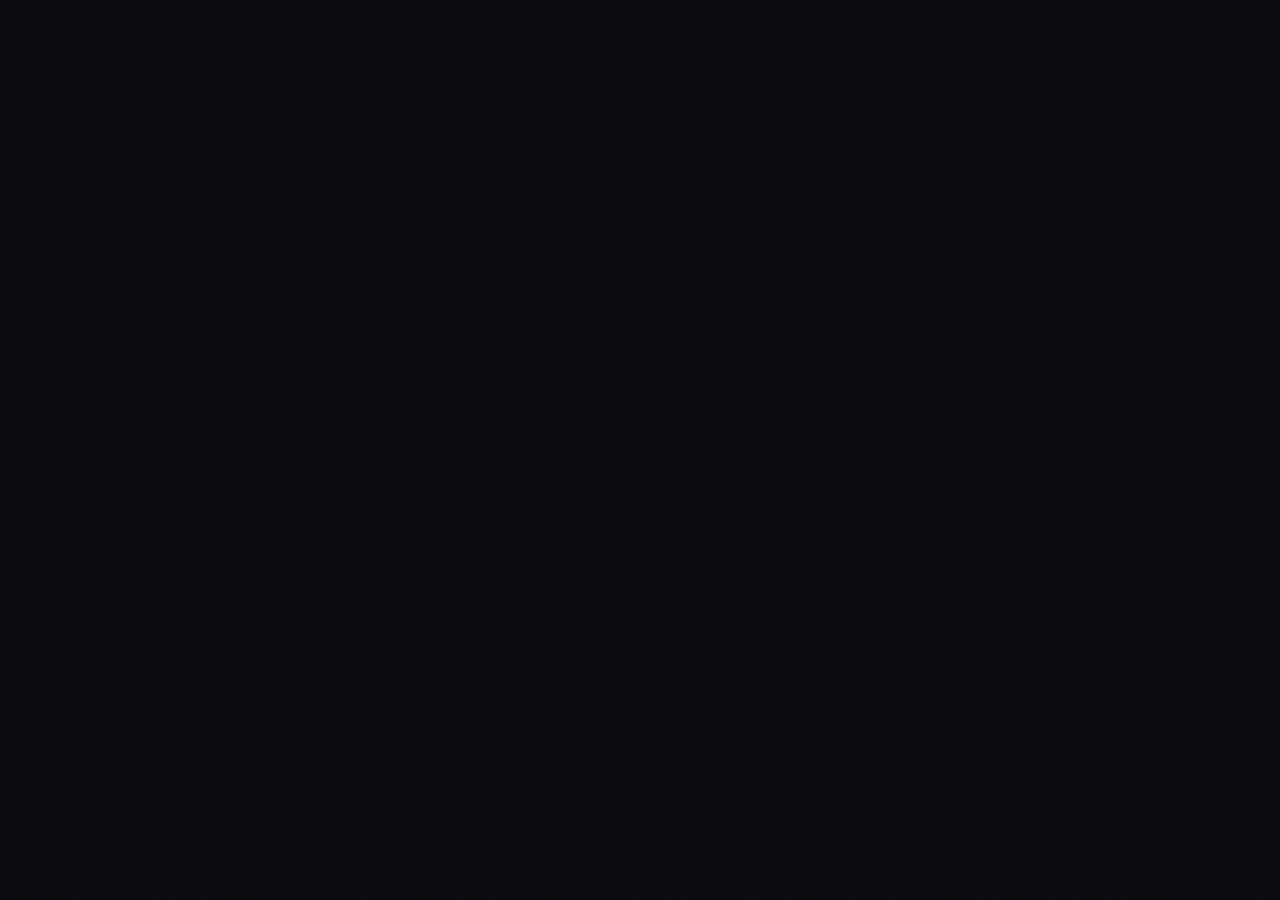
==== templates/index.html @ ffbe7bbe "Build and deploy RedPit starter platform" ====
<!doctype html>
<html lang="en">
<head>
<meta charset="utf-8"><meta name="viewport" content="width=device-width,initial-scale=1">
<meta name="theme-color" content="#0b0b10"><title>RedPit — AI Video Studio</title>
<link rel="preconnect" href="https://fonts.googleapis.com"><link rel="preconnect" href="https://fonts.gstatic.com" crossorigin>
<link href="https://fonts.googleapis.com/css2?family=DM+Sans:wght@400;500;600;700;800&family=Space+Grotesk:wght@500;600;700&display=swap" rel="stylesheet">
<link rel="stylesheet" href="/static/style.css">
</head>
<body>
<div class="noise"></div>
<div id="authView" class="auth-wrap hidden">
  <div class="auth-card">
    <a class="brand" href="#"><span class="brand-mark"><img src="/static/redpit-mark.svg" alt="RedPit logo"></span><span>RED<span class="red">PIT</span></span></a>
    <p class="eyebrow">YOUR CREATIVE ENGINE</p><h1 id="authTitle">Welcome back.</h1>
    <p class="muted" id="authSub">Sign in to continue creating.</p>
    <form id="authForm">
      <label>Email address<input id="authEmail" type="email" placeholder="you@example.com" required></label>
      <label>Password<input id="authPassword" type="password" placeholder="At least 8 characters" minlength="8" required></label>
      <button class="btn primary full" id="authSubmit">Sign in <span>→</span></button>
    </form>
    <p class="auth-switch" id="authSwitch">New to RedPit? <button class="text-btn" id="toggleAuth">Create an account</button></p>
    <p class="tiny muted">Your projects stay on the server you choose.</p>
  </div>
  <div class="auth-art"><div class="orbit orbit-one"></div><div class="orbit orbit-two"></div><div class="big-r">R</div><div class="art-caption">IDEAS INTO<br><span>IMPACT.</span></div></div>
</div>

<div id="appView" class="app-shell hidden">
  <aside class="sidebar">
    <a class="brand side-brand" href="#"><span class="brand-mark"><img src="/static/redpit-mark.svg" alt="RedPit logo"></span><span>RED<span class="red">PIT</span></span></a>
    <div class="workspace"><span class="workspace-dot"></span><span>PERSONAL WORKSPACE</span><span class="chevron">⌄</span></div>
    <div class="nav-label">WORKSPACE</div>
    <button class="nav-item active" data-view="home"><span class="nav-icon">▦</span> Overview</button>
    <button class="nav-item" data-view="projects"><span class="nav-icon">▤</span> My projects</button>
    <button class="nav-item" data-view="studio"><span class="nav-icon">✳</span> Create video</button>
    <div class="nav-label tools-label">TOOLS</div>
    <button class="nav-item" data-view="guide"><span class="nav-icon">⌘</span> Quick guide</button>
    <div class="sidebar-bottom"><div class="plan-card"><div class="plan-icon">✦</div><strong>Your studio. Your rules.</strong><p>Open tools. No paid API keys.</p><span class="plan-tag">SELF-HOSTED</span></div><div class="user-row"><div class="avatar" id="userAvatar">R</div><div class="user-meta"><strong id="userEmail">Creator</strong><span>Free workspace</span></div><button id="logoutBtn" class="icon-btn" title="Sign out">↗</button></div></div>
  </aside>
  <main class="main">
    <header class="topbar"><div class="mobile-brand brand"><span class="brand-mark"><img src="/static/redpit-mark.svg" alt="RedPit logo"></span><span>RED<span class="red">PIT</span></span></div><div class="breadcrumb">Workspace <span>/</span> <b id="crumb">Overview</b></div><div class="top-actions"><span class="status-pill"><i></i> SYSTEM READY</span><button class="btn primary small" id="topCreate">＋ New project</button></div></header>
    <section id="homeView" class="view">
      <div class="hero"><div><p class="eyebrow">SUNDAY, YOUR CREATIVE DAY</p><h1>Make something<br><span>worth watching.</span></h1><p class="hero-copy">Your ideas deserve more than a blank timeline. Turn a thought into a short-form video, one scene at a time.</p><button class="btn primary" id="heroCreate">Create a video <span>↗</span></button></div><div class="hero-visual"><div class="hero-glow"></div><div class="phone"><div class="phone-top"><span>● REC</span><span>00:24</span></div><div class="phone-art"><div class="art-sun"></div><div class="art-mountain"></div><div class="art-copy">THINK<br><b>BEYOND.</b></div></div><div class="phone-controls"><i></i><i></i><i></i><i></i></div></div><div class="floating-chip chip-one">✦ AI SCRIPT</div><div class="floating-chip chip-two">▰ 9:16 VIDEO</div></div></div>
      <div class="section-head"><div><p class="eyebrow">YOUR WORKSPACE</p><h2>Studio overview</h2></div><button class="text-btn" data-goto="projects">View all projects ↗</button></div>
      <div class="stats-grid"><div class="stat-card"><span class="stat-label">TOTAL PROJECTS</span><strong id="statProjects">0</strong><span class="stat-foot">Your creative library</span><span class="stat-symbol">▤</span></div><div class="stat-card"><span class="stat-label">SCENES CREATED</span><strong id="statScenes">0</strong><span class="stat-foot">Across all projects</span><span class="stat-symbol">▧</span></div><div class="stat-card"><span class="stat-label">VIDEO WORKFLOW</span><strong>Ready</strong><span class="stat-foot">Render locally with FFmpeg</span><span class="stat-symbol">▶</span></div></div>
      <div class="section-head recent-head"><div><p class="eyebrow">PICK UP WHERE YOU LEFT OFF</p><h2>Recent projects</h2></div></div><div id="recentProjects" class="project-grid"></div>
    </section>
    <section id="projectsView" class="view hidden"><div class="page-heading"><div><p class="eyebrow">YOUR CREATIVE LIBRARY</p><h1>My projects<span class="red">.</span></h1><p>Every idea, organised in one place.</p></div><button class="btn primary" id="projectsCreate">＋ New project</button></div><div id="allProjects" class="project-grid"></div></section>
    <section id="studioView" class="view hidden"><div class="page-heading"><div><p class="eyebrow">THE CREATION WORKSPACE</p><h1>Video studio<span class="red">.</span></h1><p>Build your next vertical video from the ground up.</p></div></div><div class="studio-start"><div class="studio-start-icon">✳</div><h2>Start with an idea.</h2><p>Create a project, shape your script, add scenes and render your video.</p><button class="btn primary" id="studioCreate">Start a project <span>→</span></button></div></section>
    <section id="guideView" class="view hidden"><div class="page-heading"><div><p class="eyebrow">GETTING STARTED</p><h1>Quick guide<span class="red">.</span></h1><p>A simple workflow for making your first video.</p></div></div><div class="guide-grid"><article class="guide-card"><b>01</b><h3>Create a project</h3><p>Give your video a title and describe the topic you want to cover.</p></article><article class="guide-card"><b>02</b><h3>Draft your script</h3><p>Use the offline script starter, then edit the narration to sound like you.</p></article><article class="guide-card"><b>03</b><h3>Build scenes</h3><p>Split your story into scenes. Upload a visual or let RedPit create a branded title card.</p></article><article class="guide-card"><b>04</b><h3>Add audio</h3><p>Upload a voiceover and optional music track in MP3, WAV, M4A, OGG or AAC.</p></article><article class="guide-card"><b>05</b><h3>Render locally</h3><p>Install FFmpeg on your computer, then render a 1080 × 1920 MP4.</p></article><article class="guide-card"><b>06</b><h3>Download & publish</h3><p>Download the MP4 and upload it to your favourite social platform.</p></article></div><div class="notice"><strong>About the free AI features</strong><p>The built-in script starter works offline using templates. It is not a full AI model. You can later connect a local model such as Ollama, but a 4GB RAM computer may be too limited for reliable model inference. No paid API key is required for the core editor and renderer.</p></div></section>
    <section id="editorView" class="view hidden"><div class="editor-top"><button class="back-btn" id="backProjects">← Projects</button><div><p class="eyebrow">PROJECT WORKSPACE</p><h1 id="editorTitle">Untitled project</h1></div><button class="btn primary small" id="renderBtn">▶ Render video</button></div><div class="editor-layout"><div class="editor-main"><div class="panel"><div class="panel-head"><div><p class="eyebrow">01 / STORY</p><h3>Video script</h3></div><button class="btn subtle small" id="generateScript">✦ Draft script</button></div><label class="field-label">Video topic<input id="topicInput" placeholder="e.g. 5 surprising facts about the human brain"></label><div class="script-controls"><select id="scriptStyle"><option value="educational">Educational</option><option value="story">Storytelling</option><option value="mystery">Mystery</option><option value="motivational">Motivational</option></select><span class="tiny muted">Offline starter · editable</span></div><textarea id="scriptInput" rows="8" placeholder="Your narration will appear here..."></textarea><button class="btn outline small" id="saveScript">Save script</button></div><div class="panel"><div class="panel-head"><div><p class="eyebrow">02 / VISUALS</p><h3>Scenes <span class="count" id="sceneCount">0</span></h3></div><button class="btn outline small" id="addScene">＋ Add scene</button></div><div id="sceneList" class="scene-list"></div></div></div><div class="editor-side"><div class="panel"><p class="eyebrow">03 / SOUND</p><h3>Audio library</h3><div class="upload-box"><div class="upload-icon">♫</div><strong>Voiceover</strong><p>Upload recorded narration</p><label class="upload-btn">Choose audio<input type="file" id="voiceFile" accept="audio/*" hidden></label><small id="voiceName">No voiceover added</small></div><div class="upload-box"><div class="upload-icon">♪</div><strong>Background music</strong><p>Add an optional music track</p><label class="upload-btn">Choose audio<input type="file" id="musicFile" accept="audio/*" hidden></label><small id="musicName">No music added</small></div></div><div class="panel export-panel"><p class="eyebrow">04 / EXPORT</p><h3>Video settings</h3><div class="setting-row"><span>Aspect ratio</span><b>9:16 Vertical</b></div><div class="setting-row"><span>Resolution</span><b>1080 × 1920</b></div><div class="setting-row"><span>Frame rate</span><b>30 FPS</b></div><div class="setting-row"><span>Format</span><b>MP4 · H.264</b></div><button class="btn primary full" id="sideRender">Render my video ↗</button><p class="tiny muted">Requires FFmpeg installed on the host machine.</p></div><div id="renderResult" class="render-result hidden"></div></div></div></section>
    <footer class="footer">REDPIT STUDIO <span>BUILT FOR THE NEXT IDEA.</span><span>v0.1 · SELF-HOSTED</span></footer>
  </main>
</div>
<div id="modal" class="modal hidden"><div class="modal-card"><button class="modal-close" id="modalClose">×</button><p class="eyebrow">NEW CREATION</p><h2>What are we making?</h2><p class="muted">Start with a title and a topic. You can change both later.</p><form id="createForm"><label>Project name<input id="newTitle" required maxlength="100" placeholder="My next big idea"></label><label>What's the video about?<textarea id="newTopic" rows="3" placeholder="A short description of your idea..."></textarea></label><button class="btn primary full">Create project <span>→</span></button></form></div></div>
<div id="toast" class="toast"></div>
<script src="/static/app.js"></script>
</body></html>
---- static/style.css ----
:root{--bg:#0b0b10;--panel:#121219;--panel2:#17171f;--line:#262630;--text:#f5f3f5;--muted:#898894;--red:#f0445e;--red2:#ff6577;--font:'DM Sans',sans-serif;--display:'Space Grotesk',sans-serif}
*{box-sizing:border-box}body{margin:0;background:var(--bg);color:var(--text);font-family:var(--font);font-size:14px;min-height:100vh}.noise{pointer-events:none;position:fixed;inset:0;opacity:.025;z-index:5;background-image:url("data:image/svg+xml,%3Csvg viewBox='0 0 180 180' xmlns='http://www.w3.org/2000/svg'%3E%3Cfilter id='n'%3E%3CfeTurbulence type='fractalNoise' baseFrequency='.9' numOctaves='3' stitchTiles='stitch'/%3E%3C/filter%3E%3Crect width='100%25' height='100%25' filter='url(%23n)' opacity='.5'/%3E%3C/svg%3E")}.hidden{display:none!important}.red{color:var(--red)}button,input,textarea,select{font:inherit}button{cursor:pointer}.brand{display:flex;align-items:center;gap:10px;font:700 19px var(--display);letter-spacing:1.8px;color:white;text-decoration:none}.brand-mark{display:grid;place-items:center;width:34px;height:34px;background:#151018;border:1px solid #612634;border-radius:10px;overflow:hidden;box-shadow:0 5px 22px #f0445e22}.brand-mark img{width:100%;height:100%;display:block}.btn{border:1px solid transparent;border-radius:9px;padding:12px 17px;font-weight:700;display:inline-flex;gap:14px;align-items:center;justify-content:center;transition:.2s}.btn.primary{background:var(--red);color:white;box-shadow:0 6px 22px #f0445e22}.btn.primary:hover{background:#ff5a70;transform:translateY(-1px)}.btn.small{padding:9px 13px;font-size:12px}.btn.full{width:100%}.btn.outline{background:transparent;border-color:#41414b;color:#eee}.btn.outline:hover,.btn.subtle:hover{border-color:var(--red);color:white}.btn.subtle{background:#22222c;color:#eee}.text-btn{border:0;background:none;color:#ff7183;font-weight:700}.muted{color:var(--muted)}.tiny{font-size:11px}.eyebrow{font-size:9px;letter-spacing:2px;color:#a4a1ad;font-weight:800;margin:0 0 10px}.auth-wrap{min-height:100vh;display:grid;grid-template-columns:1fr 1fr}.auth-card{width:min(420px,calc(100% - 48px));margin:auto}.auth-card>.brand{margin-bottom:65px}.auth-card h1,.page-heading h1,.editor-top h1{font:700 42px var(--display);letter-spacing:-2px;margin:0 0 8px}.auth-card form{margin-top:32px}.auth-card label,.modal-card label{display:block;color:#c5c2cb;font-size:12px;margin-bottom:17px}.auth-card input,.modal-card input,.modal-card textarea{margin-top:8px;width:100%;background:#15151d;border:1px solid #30303a;color:white;padding:14px;border-radius:8px;outline:none}.auth-card input:focus,.modal-card input:focus,.modal-card textarea:focus,.field-label input:focus,textarea:focus{border-color:var(--red)}.auth-switch{margin-top:22px;color:#aaa}.auth-switch button{padding:0}.auth-art{position:relative;overflow:hidden;background:radial-gradient(ellipse at 55% 45%,#501b2b 0,#201019 38%,#0e0d13 74%);display:grid;place-items:center}.big-r{font:700 min(40vw,420px)/1 var(--display);color:#f0445e;opacity:.17;text-shadow:0 0 100px #f0445e;transform:rotate(-12deg)}.orbit{position:absolute;width:500px;height:500px;border:1px solid #ff637522;border-radius:50%;transform:rotate(-30deg) scaleY(.5)}.orbit-two{width:680px;height:680px}.art-caption{position:absolute;left:13%;bottom:15%;font:700 40px var(--display);letter-spacing:-2px}.art-caption span{color:var(--red)}.app-shell{min-height:100vh}.sidebar{position:fixed;left:0;top:0;bottom:0;width:245px;background:#0e0e14;border-right:1px solid #22222b;padding:25px 16px;display:flex;flex-direction:column;z-index:10}.side-brand{padding:0 10px 32px}.workspace{display:flex;align-items:center;gap:9px;background:#17171f;border:1px solid #282832;border-radius:8px;padding:11px;font-size:9px;font-weight:800;letter-spacing:.8px;color:#c5c2cb}.workspace-dot{width:7px;height:7px;background:#65d6a0;border-radius:50%;box-shadow:0 0 9px #65d6a0}.chevron{margin-left:auto;color:#777}.nav-label{font-size:9px;letter-spacing:1.7px;color:#666572;font-weight:800;margin:32px 10px 10px}.nav-item{border:0;background:transparent;color:#92909b;padding:12px 11px;border-radius:8px;text-align:left;display:flex;align-items:center;gap:12px;font-size:12px;margin:2px 0}.nav-item:hover,.nav-item.active{background:#21151b;color:#fff}.nav-item.active{box-shadow:inset 2px 0 var(--red)}.nav-item.active .nav-icon{color:var(--red)}.nav-icon{font-size:17px;width:18px;text-align:center}.sidebar-bottom{margin-top:auto}.plan-card{background:linear-gradient(140deg,#27151d,#17151c);border:1px solid #4a252f;border-radius:10px;padding:14px;margin-bottom:18px}.plan-icon{color:#ff7183;font-size:18px;margin-bottom:9px}.plan-card strong{font-size:12px}.plan-card p{font-size:10px;color:#aaa5b0;margin:6px 0 11px}.plan-tag{font-size:8px;letter-spacing:1.3px;color:#ff8c9b;font-weight:800}.user-row{border-top:1px solid #272730;padding:17px 4px 0;display:flex;align-items:center;gap:10px}.avatar{width:30px;height:30px;border-radius:50%;background:#54212d;display:grid;place-items:center;color:#ff9aaa;font-weight:800}.user-meta{display:flex;flex-direction:column;gap:3px;min-width:0}.user-meta strong{font-size:10px;max-width:145px;overflow:hidden;text-overflow:ellipsis}.user-meta span{font-size:9px;color:#777}.icon-btn{margin-left:auto;background:none;border:0;color:#999;font-size:18px}.main{margin-left:245px;min-height:100vh;padding:0 42px;max-width:1700px}.topbar{height:75px;border-bottom:1px solid #22222b;display:flex;align-items:center;justify-content:space-between}.breadcrumb{font-size:11px;color:#777}.breadcrumb span{margin:0 10px;color:#4c4b54}.breadcrumb b{color:#e5e2e8}.top-actions{display:flex;align-items:center;gap:20px}.status-pill{font-size:8px;letter-spacing:1px;color:#a9a6b1}.status-pill i{display:inline-block;width:6px;height:6px;background:#63d39b;border-radius:50%;margin-right:6px}.mobile-brand{display:none}.view{padding:34px 0 20px}.hero{min-height:340px;border:1px solid #3a2029;border-radius:14px;overflow:hidden;position:relative;background:radial-gradient(ellipse at 80% 45%,#491b2b 0,#21121b 34%,#15121a 72%);padding:48px;display:flex;align-items:center}.hero h1{font:700 46px/1.05 var(--display);letter-spacing:-2.7px;margin:0}.hero h1 span{color:#ff6478}.hero-copy{color:#aaa6b2;max-width:420px;line-height:1.7;font-size:12px;margin:17px 0 22px}.hero-visual{position:absolute;right:9%;top:50%;transform:translateY(-50%);width:270px;height:310px}.hero-glow{position:absolute;inset:0;background:#f0445e;filter:blur(100px);opacity:.17}.phone{position:absolute;right:35px;top:0;width:165px;height:300px;border:5px solid #46404a;border-radius:25px;background:#111;box-shadow:0 30px 70px #0009;overflow:hidden;transform:rotate(8deg)}.phone-top{height:25px;display:flex;justify-content:space-between;padding:7px 12px;font-size:7px;color:#ff7485}.phone-art{height:240px;margin:5px;background:linear-gradient(155deg,#6b2738,#211723 60%,#0c1018);position:relative;overflow:hidden}.art-sun{position:absolute;width:65px;height:65px;background:#fa8c7a;border-radius:50%;right:14px;top:32px;filter:blur(1px)}.art-mountain{position:absolute;bottom:0;width:100%;height:120px;background:linear-gradient(140deg,transparent 20%,#10121b 20% 48%,transparent 48%),linear-gradient(35deg,#15121d 45%,transparent 45%);}.art-copy{position:absolute;left:14px;bottom:35px;font:700 24px var(--display);line-height:1.05}.art-copy b{color:#ff8794}.phone-controls{height:20px;display:flex;justify-content:space-around;align-items:center}.phone-controls i{width:9px;height:9px;background:#51434b;border-radius:50%}.floating-chip{position:absolute;background:#211922;border:1px solid #65313e;border-radius:8px;padding:10px 13px;font-size:9px;letter-spacing:.6px;color:#ffd5db;box-shadow:0 8px 25px #0005}.chip-one{top:48px;left:0}.chip-two{bottom:45px;right:0}.section-head{display:flex;align-items:end;justify-content:space-between;margin:37px 0 17px}.section-head h2,.panel h3,.studio-start h2{font:600 21px var(--display);margin:0;letter-spacing:-.6px}.stats-grid{display:grid;grid-template-columns:repeat(3,1fr);gap:14px}.stat-card{position:relative;background:#13131a;border:1px solid #272730;border-radius:10px;padding:20px;overflow:hidden}.stat-label{font-size:8px;letter-spacing:1.5px;color:#85828e;font-weight:800}.stat-card strong{display:block;font:700 28px var(--display);margin:12px 0 3px}.stat-foot{font-size:10px;color:#777580}.stat-symbol{position:absolute;right:20px;top:20px;font-size:25px;color:#f0445e;opacity:.7}.project-grid{display:grid;grid-template-columns:repeat(3,1fr);gap:14px}.project-card{background:#14141b;border:1px solid #292932;border-radius:10px;overflow:hidden;cursor:pointer;transition:.2s}.project-card:hover{transform:translateY(-3px);border-color:#71313e}.project-thumb{height:130px;background:radial-gradient(circle at 75% 25%,#642538,#25141d 55%,#111119);display:flex;align-items:center;justify-content:center;position:relative}.project-thumb span{font:700 58px var(--display);color:#f0445e66}.project-thumb small{position:absolute;bottom:12px;left:14px;color:#ff9aa7;font-size:8px;letter-spacing:1.5px}.project-info{padding:14px}.project-info h3{font:600 14px var(--display);margin:0 0 7px}.project-info p{font-size:10px;color:#85828e;margin:0}.empty-state{grid-column:1/-1;border:1px dashed #383842;border-radius:12px;padding:45px;text-align:center;color:#aaa}.empty-state strong{display:block;color:#eee;font:600 17px var(--display);margin:10px}.page-heading{display:flex;justify-content:space-between;align-items:end;margin:16px 0 30px}.page-heading h1{font-size:39px}.page-heading p:last-child{color:#888;font-size:12px}.studio-start{text-align:center;border:1px dashed #4a3038;border-radius:14px;padding:75px 20px;background:radial-gradient(ellipse at 50% 0,#35172155,transparent 60%)}.studio-start-icon{margin:0 auto 20px;width:55px;height:55px;border-radius:15px;background:#3c1c27;color:#ff7788;display:grid;place-items:center;font-size:25px}.studio-start p{color:#888;font-size:12px;margin:10px 0 22px}.guide-grid{display:grid;grid-template-columns:repeat(3,1fr);gap:14px}.guide-card{background:#14141b;border:1px solid #292932;border-radius:10px;padding:21px}.guide-card>b{font:700 22px var(--display);color:var(--red)}.guide-card h3{font:600 15px var(--display);margin:19px 0 8px}.guide-card p,.notice p{font-size:11px;color:#96939e;line-height:1.7}.notice{margin-top:18px;background:#21181d;border:1px solid #4a2a34;border-radius:10px;padding:18px}.notice strong{font-size:12px}.editor-top{display:flex;align-items:center;gap:20px;margin-bottom:25px}.editor-top>div{flex:1}.editor-top h1{font-size:27px}.back-btn{background:none;border:0;color:#aaa;font-size:11px}.editor-layout{display:grid;grid-template-columns:minmax(0,1.6fr) minmax(260px,.8fr);gap:16px}.editor-main,.editor-side{display:flex;flex-direction:column;gap:15px}.panel{background:#14141b;border:1px solid #292932;border-radius:11px;padding:20px}.panel-head{display:flex;justify-content:space-between;align-items:center;margin-bottom:20px}.panel h3{font-size:17px}.field-label{display:block;color:#aaa;font-size:10px}.field-label input{display:block;width:100%;background:#0f0f15;border:1px solid #30303a;border-radius:7px;padding:12px;color:#fff;margin-top:8px;outline:0}.script-controls{display:flex;align-items:center;justify-content:space-between;margin:12px 0}.script-controls select{background:#20202a;border:1px solid #353540;color:#ddd;border-radius:6px;padding:8px;font-size:10px}#scriptInput{width:100%;resize:vertical;background:#0f0f15;border:1px solid #30303a;color:#e6e3e9;padding:13px;border-radius:7px;line-height:1.7;font-size:12px;outline:0;margin-bottom:10px}.count{font:500 10px var(--font);background:#29232b;color:#ff8494;border-radius:20px;padding:4px 8px;margin-left:6px}.scene-list{display:flex;flex-direction:column;gap:10px}.scene-item{border:1px solid #30303a;border-radius:8px;padding:12px;display:grid;grid-template-columns:36px 1fr auto;gap:10px;align-items:start}.scene-number{width:32px;height:32px;background:#2b1921;color:#ff8292;border-radius:7px;display:grid;place-items:center;font-weight:800;font-size:10px}.scene-fields input,.scene-fields textarea{width:100%;background:#101016;border:1px solid #30303a;color:#eee;padding:9px;border-radius:6px;margin-bottom:7px;font-size:11px;outline:0}.scene-fields textarea{resize:vertical}.scene-actions{display:flex;flex-direction:column;gap:7px}.mini-btn{border:1px solid #393943;background:#20202a;color:#aaa;border-radius:6px;padding:7px;font-size:9px}.mini-btn.danger{color:#ff7e8e}.upload-box{border:1px dashed #3b3b45;border-radius:8px;padding:15px;text-align:center;margin-top:13px}.upload-icon{font-size:19px;color:#ff8292;margin-bottom:5px}.upload-box strong{display:block;font-size:11px}.upload-box p{font-size:9px;color:#85828e;margin:5px 0 10px}.upload-btn{display:inline-block;background:#29202a;border:1px solid #57303b;color:#ff9aa7;border-radius:6px;padding:7px 11px;font-size:9px;font-weight:700;cursor:pointer}.upload-box small{display:block;color:#888;font-size:9px;margin-top:8px;overflow-wrap:anywhere}.setting-row{display:flex;justify-content:space-between;border-bottom:1px solid #292932;padding:12px 0;font-size:10px;color:#888}.setting-row b{color:#ddd;font-weight:600}.export-panel .btn{margin-top:17px}.export-panel .tiny{line-height:1.6}.render-result{background:#17251f;border:1px solid #315b45;border-radius:9px;padding:15px;color:#9ce0b7;font-size:11px}.render-result a{color:#fff;font-weight:800}.footer{border-top:1px solid #22222b;margin-top:45px;padding:18px 0 25px;display:flex;justify-content:space-between;color:#666;font-size:8px;letter-spacing:1.3px}.modal{position:fixed;inset:0;background:#000b;z-index:30;display:grid;place-items:center;padding:20px}.modal-card{width:min(440px,100%);background:#17171f;border:1px solid #39313a;border-radius:14px;padding:27px;position:relative;box-shadow:0 25px 90px #000}.modal-card h2{font:700 25px var(--display);margin:0 0 7px}.modal-card>p.muted{font-size:11px;margin-bottom:25px}.modal-close{position:absolute;right:16px;top:12px;background:none;border:0;color:#aaa;font-size:24px}.modal-card textarea{resize:vertical}.toast{position:fixed;bottom:24px;right:24px;background:#29232b;border:1px solid #66313d;color:#fff;padding:13px 18px;border-radius:8px;z-index:50;font-size:11px;box-shadow:0 8px 35px #0008;opacity:0;transform:translateY(10px);transition:.2s;pointer-events:none}.toast.show{opacity:1;transform:translateY(0)}
@media(max-width:1050px){.main{padding:0 25px}.hero{padding:35px}.hero-visual{right:2%}.project-grid{grid-template-columns:repeat(2,1fr)}.guide-grid{grid-template-columns:repeat(2,1fr)}}
@media(max-width:760px){.sidebar{width:62px;padding:18px 8px}.side-brand{padding:0 7px 30px}.side-brand>span:last-child,.workspace,.nav-label,.nav-item:not(.active),.nav-item{font-size:0;justify-content:center;padding:12px 0}.side-brand .brand-mark{width:36px;height:36px}.nav-item{font-size:0}.nav-icon{font-size:18px}.nav-item.active{font-size:0}.plan-card,.user-meta,.icon-btn{display:none}.user-row{justify-content:center}.main{margin-left:62px;padding:0 17px}.topbar{height:62px}.breadcrumb{display:none}.mobile-brand{display:flex;font-size:15px}.top-actions{gap:8px}.status-pill{display:none}.hero{padding:28px 23px;min-height:390px;align-items:flex-start}.hero h1{font-size:35px}.hero-copy{max-width:280px}.hero-visual{top:auto;bottom:0;right:7%;transform:none;opacity:.65;scale:.72;transform-origin:bottom right}.hero .btn{position:relative;z-index:2}.stats-grid{grid-template-columns:1fr}.stat-card{padding:15px}.stat-card strong{font-size:24px}.project-grid{grid-template-columns:1fr}.project-thumb{height:115px}.section-head{margin-top:28px}.page-heading{align-items:flex-start;gap:10px;flex-direction:column}.page-heading h1{font-size:33px}.guide-grid{grid-template-columns:1fr}.editor-layout{grid-template-columns:1fr}.editor-top{flex-wrap:wrap;gap:10px}.editor-top>div{min-width:130px}.editor-top h1{font-size:21px}.panel{padding:15px}.footer{font-size:7px;gap:10px}.footer span:nth-child(2){display:none}.auth-wrap{grid-template-columns:1fr}.auth-art{display:none}.auth-card>.brand{margin-bottom:55px}.auth-card h1{font-size:36px}}
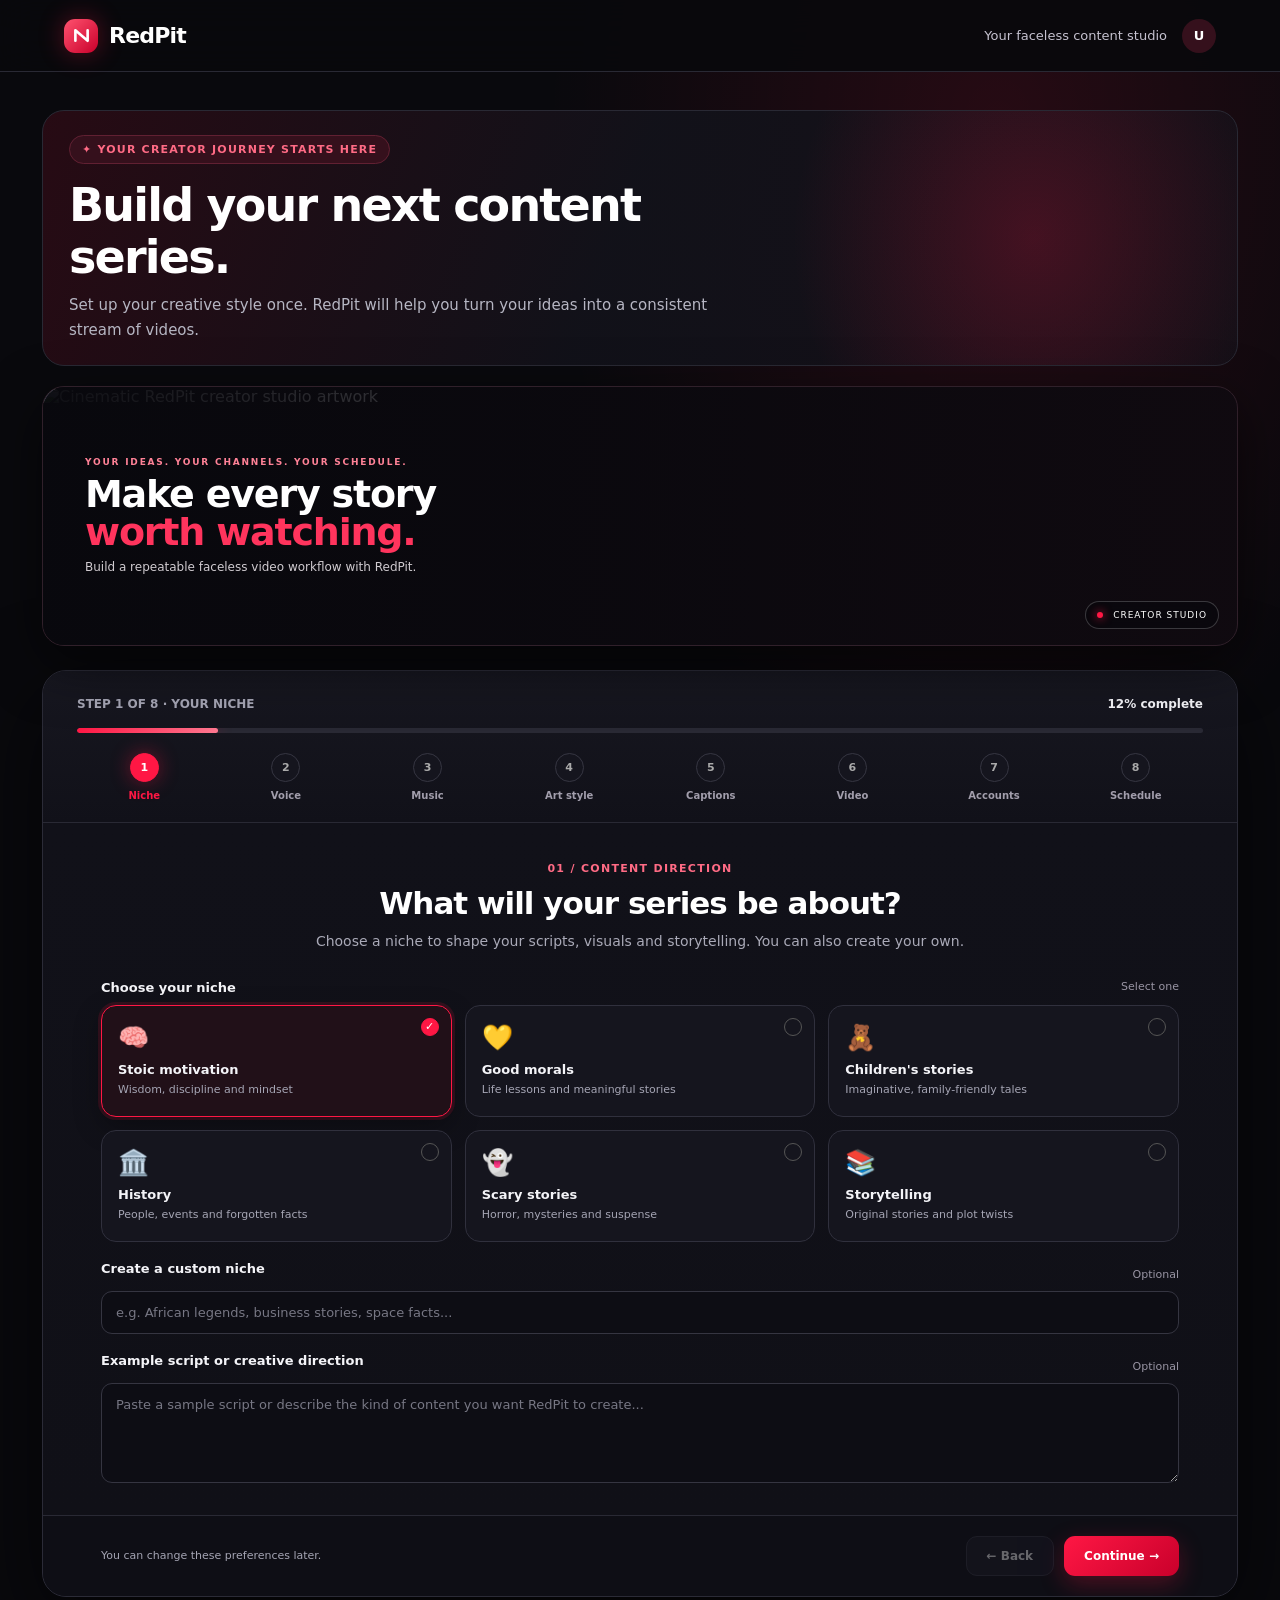
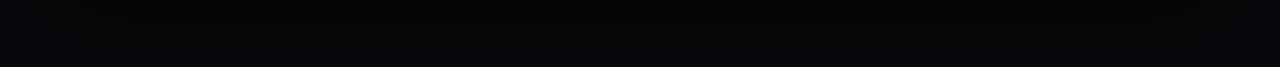
==== commit 130116a3: "Update complete RedPit creator studio" ====
--- a/templates/index.html
+++ b/templates/index.html
@@ -1,59 +1,268 @@
-
-<!doctype html>
+<!DOCTYPE html>
 <html lang="en">
 <head>
-<meta charset="utf-8"><meta name="viewport" content="width=device-width,initial-scale=1">
-<meta name="theme-color" content="#0b0b10"><title>RedPit — AI Video Studio</title>
-<link rel="preconnect" href="https://fonts.googleapis.com"><link rel="preconnect" href="https://fonts.gstatic.com" crossorigin>
-<link href="https://fonts.googleapis.com/css2?family=DM+Sans:wght@400;500;600;700;800&family=Space+Grotesk:wght@500;600;700&display=swap" rel="stylesheet">
-<link rel="stylesheet" href="/static/style.css">
+<meta charset="UTF-8">
+<meta name="viewport" content="width=device-width, initial-scale=1.0">
+<meta name="theme-color" content="#09090d">
+<title>RedPit — Your Faceless Content Studio</title>
+<style>
+:root{--ink:#f4f4f8;--muted:#a5a5b4;--line:#292934;--purple:#ff1744;--purple2:#ff526f;--soft:#211018;--bg:#09090d;--green:#22c55e;--shadow:0 22px 65px rgba(0,0,0,.45)}
+*{box-sizing:border-box}html{scroll-behavior:smooth}body{margin:0;background:var(--bg);color:var(--ink);font-family:Inter,ui-sans-serif,system-ui,-apple-system,"Segoe UI",sans-serif}
+button,input,textarea,select{font:inherit}button{cursor:pointer}
+.topbar{height:72px;background:#09090d;color:#fff;display:flex;align-items:center;justify-content:space-between;padding:0 clamp(18px,5vw,72px);position:sticky;top:0;z-index:20}
+.brand{display:flex;align-items:center;gap:11px;font-weight:850;letter-spacing:-.8px;font-size:22px}.brand-mark{width:34px;height:34px;border-radius:11px;background:linear-gradient(135deg,#ff526f,#c9002b);display:grid;place-items:center;box-shadow:0 6px 18px #ff174466}.brand-mark svg{width:21px}
+.top-right{display:flex;align-items:center;gap:15px;color:#c6c2d0;font-size:13px}.avatar{width:34px;height:34px;border-radius:50%;background:#302842;color:#fff;display:grid;place-items:center;font-weight:700}
+.shell{max-width:1160px;margin:38px auto 70px;padding:0 22px}.intro{text-align:center;margin:0 auto 28px;max-width:760px}.eyebrow{display:inline-flex;align-items:center;gap:7px;color:var(--purple);background:#efe9ff;border-radius:30px;padding:7px 12px;font-size:11px;font-weight:800;letter-spacing:1.2px;text-transform:uppercase}.intro h1{font-size:clamp(28px,4vw,43px);line-height:1.12;letter-spacing:-1.8px;margin:16px 0 10px}.intro p{color:var(--muted);font-size:15px;line-height:1.65;margin:0}
+.wizard{background:#12121a;border:1px solid #eeecf3;border-radius:24px;box-shadow:var(--shadow);overflow:hidden}.progress-wrap{padding:26px 34px 21px;border-bottom:1px solid var(--line);background:linear-gradient(180deg,#fff,#fdfcff)}.progress-top{display:flex;justify-content:space-between;align-items:center;margin-bottom:17px;font-size:12px;color:var(--muted);font-weight:650}.progress-top strong{color:var(--ink)}.progress{height:5px;background:#eeeaf5;border-radius:20px;overflow:hidden}.progress span{display:block;height:100%;width:12.5%;background:linear-gradient(90deg,var(--purple),#b18cff);border-radius:20px;transition:width .25s}
+.steps{display:grid;grid-template-columns:repeat(8,1fr);gap:7px;margin-top:20px}.step-dot{border:0;background:transparent;color:#a29eac;padding:0;display:flex;flex-direction:column;align-items:center;gap:8px;font-size:10px;font-weight:700;min-width:0}.step-dot .num{width:29px;height:29px;border:1px solid #e6e2ed;border-radius:50%;display:grid;place-items:center;background:#12121a;font-size:11px}.step-dot.active{color:var(--purple)}.step-dot.active .num{background:var(--purple);border-color:var(--purple);color:white;box-shadow:0 4px 12px #ff174444}.step-dot.done .num{background:#30121b;border-color:#d9caff;color:var(--purple)}
+.content{padding:34px clamp(20px,5vw,58px) 28px;min-height:510px}.panel{display:none;animation:fade .22s ease}.panel.active{display:block}@keyframes fade{from{opacity:.3;transform:translateY(5px)}to{opacity:1;transform:none}}
+.panel-head{text-align:center;max-width:690px;margin:0 auto 28px}.panel-head .mini{font-size:11px;color:var(--purple);font-weight:850;letter-spacing:1.3px;text-transform:uppercase}.panel-head h2{font-size:clamp(23px,3vw,31px);letter-spacing:-1px;margin:9px 0}.panel-head p{color:var(--muted);font-size:14px;line-height:1.6;margin:0}
+.field-label{display:flex;justify-content:space-between;gap:12px;font-size:13px;font-weight:750;margin:0 0 10px}.hint{color:#9995a4;font-size:11px;font-weight:500}
+.grid{display:grid;grid-template-columns:repeat(3,minmax(0,1fr));gap:13px}.choice{position:relative;text-align:left;border:1px solid var(--line);border-radius:15px;background:#12121a;padding:16px;min-height:112px;transition:.18s;color:var(--ink)}.choice:hover{border-color:#ff526f;transform:translateY(-2px);box-shadow:0 8px 20px #4e2a8910}.choice.selected{border:1.7px solid var(--purple);background:#1b1017;box-shadow:0 0 0 3px #ff174412}.choice .emoji{font-size:25px;display:block;margin-bottom:10px}.choice strong{display:block;font-size:13px}.choice small{display:block;color:var(--muted);font-size:11px;line-height:1.45;margin-top:5px}.check{position:absolute;right:12px;top:12px;width:18px;height:18px;border-radius:50%;border:1px solid #d8d4e0;color:transparent;font-size:11px;display:grid;place-items:center}.selected .check{background:var(--purple);border-color:var(--purple);color:white}
+.input,.select,.textarea{width:100%;border:1px solid #e5e2ec;border-radius:11px;padding:13px 14px;background:#12121a;outline:none;color:var(--ink);font-size:13px}.input:focus,.select:focus,.textarea:focus{border-color:var(--purple);box-shadow:0 0 0 3px #ff174414}.textarea{min-height:100px;resize:vertical}.field{margin-top:19px}.field .hint{display:block;margin-top:7px}
+.two-col{display:grid;grid-template-columns:1fr 1fr;gap:18px}.voice-list{display:grid;grid-template-columns:repeat(2,1fr);gap:11px}.voice{display:flex;align-items:center;gap:12px;border:1px solid var(--line);border-radius:13px;padding:13px;background:#12121a;text-align:left}.voice.selected{border-color:var(--purple);background:#1b1017}.voice-icon{width:38px;height:38px;border-radius:50%;background:#30121b;color:var(--purple);display:grid;place-items:center;font-size:17px}.voice-info{flex:1}.voice-info strong{display:block;font-size:12px}.voice-info small{color:var(--muted);font-size:10px}.play{border:0;background:#28202a;border-radius:50%;width:30px;height:30px;color:var(--purple)}
+.music-row{display:flex;align-items:center;gap:12px;border:1px solid var(--line);padding:13px;border-radius:13px;margin-bottom:10px}.music-art{width:43px;height:43px;border-radius:10px;background:linear-gradient(135deg,#ffd6a7,#f28b9b);display:grid;place-items:center;font-size:19px}.music-row:nth-child(2) .music-art{background:linear-gradient(135deg,#b6e8e0,#6d9fca)}.music-row:nth-child(3) .music-art{background:linear-gradient(135deg,#d8c5ff,#6b4b9c)}.music-meta{flex:1}.music-meta strong{display:block;font-size:12px}.music-meta small{font-size:10px;color:var(--muted)}.music-row input{accent-color:var(--purple)}
+.art-grid{display:grid;grid-template-columns:repeat(3,1fr);gap:13px}.art-choice{border:1px solid var(--line);border-radius:14px;overflow:hidden;background:#12121a;text-align:left;padding:0}.art-choice.selected{border:2px solid var(--purple);box-shadow:0 0 0 3px #ff174412}.art-img{height:116px;display:grid;place-items:center;font-size:43px;background:radial-gradient(circle at 25% 20%,#ffd8c7,#a38ce9 55%,#31204f)}.art-choice:nth-child(2) .art-img{background:linear-gradient(135deg,#a5d7db,#4b7eaa)}.art-choice:nth-child(3) .art-img{background:linear-gradient(135deg,#ffce8d,#ed779b)}.art-choice:nth-child(4) .art-img{background:linear-gradient(135deg,#c7e6bd,#4d8c77)}.art-choice:nth-child(5) .art-img{background:linear-gradient(135deg,#22243e,#7776a9)}.art-choice:nth-child(6) .art-img{background:linear-gradient(135deg,#e9d7bd,#9e7058)}.art-caption{padding:12px;font-size:12px;font-weight:750}
+.caption-grid{display:grid;grid-template-columns:repeat(3,1fr);gap:13px}.caption-choice{border:1px solid var(--line);border-radius:14px;padding:14px;background:#12121a;text-align:left}.caption-choice.selected{border:2px solid var(--purple);background:#1b1017}.caption-preview{height:70px;background:#09090d;border-radius:9px;display:grid;place-items:center;color:white;font-size:12px;font-weight:900;letter-spacing:.3px;text-shadow:1px 2px #000;margin-bottom:10px}.caption-choice:nth-child(2) .caption-preview span{color:#ff4f63}.caption-choice:nth-child(3) .caption-preview span{background:#ffe45b;color:#f4f4f8;padding:3px 5px}.caption-choice strong{font-size:12px}
+.platforms{display:grid;grid-template-columns:repeat(2,1fr);gap:13px}.platform{border:1px solid var(--line);border-radius:14px;padding:17px;display:flex;align-items:center;gap:13px}.platform-icon{width:42px;height:42px;border-radius:12px;background:#f1eff5;display:grid;place-items:center;font-size:21px}.platform-info{flex:1}.platform-info strong{display:block;font-size:13px}.platform-info small{color:var(--muted);font-size:10px}.connect{border:1px solid #ddd8e8;background:#12121a;border-radius:9px;padding:8px 11px;font-size:11px;font-weight:750}.connect.connected{background:#eaf8f3;border-color:#c5ebdd;color:var(--green)}
+.schedule-card{background:#1b1017;border:1px solid #e9e0ff;border-radius:16px;padding:19px}.time-input{font-size:25px;font-weight:800;letter-spacing:-1px;max-width:190px}.days{display:flex;flex-wrap:wrap;gap:8px}.day{border:1px solid var(--line);background:#12121a;border-radius:9px;padding:9px 12px;font-size:11px;font-weight:700}.day.active{background:var(--purple);border-color:var(--purple);color:white}.toggle-row{display:flex;justify-content:space-between;align-items:center;padding:13px 0;border-bottom:1px solid var(--line);font-size:12px}.switch{appearance:none;width:39px;height:22px;background:#d8d5df;border-radius:20px;position:relative;cursor:pointer;transition:.2s}.switch:checked{background:var(--purple)}.switch:before{content:"";position:absolute;width:16px;height:16px;top:3px;left:3px;background:#12121a;border-radius:50%;transition:.2s}.switch:checked:before{left:20px}
+.footer{border-top:1px solid var(--line);padding:20px clamp(20px,5vw,58px);display:flex;align-items:center;justify-content:space-between;gap:14px;background:#101017}.footer-note{font-size:11px;color:var(--muted)}.actions{display:flex;gap:10px}.btn{border:0;border-radius:11px;padding:12px 20px;font-size:12px;font-weight:800}.btn-primary{background:linear-gradient(135deg,var(--purple),#8d56ff);color:#fff;box-shadow:0 7px 18px #ff174435}.btn-primary:hover{filter:brightness(1.06);transform:translateY(-1px)}.btn-secondary{background:#12121a;border:1px solid var(--line);color:#555163}.btn:disabled{opacity:.4;cursor:not-allowed}
+.summary{background:#faf9fc;border:1px solid var(--line);border-radius:14px;padding:17px;font-size:12px;line-height:1.8;color:#625e70}.summary b{color:var(--ink)}
+.toast{position:fixed;bottom:22px;left:50%;transform:translate(-50%,20px);background:#09090d;color:#fff;padding:12px 18px;border-radius:12px;font-size:12px;opacity:0;pointer-events:none;transition:.25s;z-index:40}.toast.show{opacity:1;transform:translate(-50%,0)}
+@media(max-width:760px){.topbar{height:62px;padding:0 17px}.top-right .hide-mobile{display:none}.shell{margin:25px auto 40px;padding:0 12px}.intro{margin-bottom:20px}.wizard{border-radius:18px}.progress-wrap{padding:19px 16px 15px}.steps{gap:2px}.step-dot{font-size:8px}.step-dot .num{width:26px;height:26px}.step-dot .step-name{max-width:42px;white-space:nowrap;overflow:hidden;text-overflow:ellipsis}.content{padding:26px 16px;min-height:520px}.grid,.art-grid,.caption-grid{grid-template-columns:repeat(2,minmax(0,1fr))}.choice{min-height:104px;padding:13px}.art-img{height:95px}.voice-list,.platforms,.two-col{grid-template-columns:1fr}.footer{padding:16px;align-items:stretch;flex-direction:column}.footer-note{text-align:center}.actions{width:100%}.actions .btn{flex:1}.panel-head{margin-bottom:22px}}
+@media(max-width:390px){.step-dot .step-name{display:none}.steps{margin-top:15px}.grid{gap:9px}.choice small{font-size:10px}.content{padding:22px 12px}.brand{font-size:19px}}
+
+/* RedPit signature visual system */
+body{background:radial-gradient(ellipse at 78% 8%,rgba(255,23,68,.12),transparent 32%),#09090d;color:#f4f4f8}
+.topbar{background:rgba(9,9,13,.92);backdrop-filter:blur(18px);border-bottom:1px solid #292934}
+.brand-mark{background:linear-gradient(135deg,#ff526f,#c9002b);box-shadow:0 0 26px #ff174455}
+.shell{max-width:1240px}
+.intro{text-align:left;max-width:100%;padding:24px 26px 22px;border:1px solid #292934;border-radius:22px;background:linear-gradient(110deg,rgba(255,23,68,.12),rgba(18,18,26,.92) 48%,rgba(18,18,26,.7));position:relative;overflow:hidden}
+.intro:after{content:"";position:absolute;right:-5%;top:-65%;width:44%;height:230%;background:radial-gradient(ellipse,rgba(255,23,68,.2),transparent 65%);pointer-events:none;animation:glowPulse 6s ease-in-out infinite}
+.intro h1{max-width:650px;font-size:clamp(29px,4vw,46px);color:#fff}
+.intro p{max-width:650px;color:#b6b6c3}
+.eyebrow{color:#ff6b85;background:#35101c;border:1px solid #612032}
+.wizard{background:#111119;border:1px solid #2b2b37;box-shadow:0 28px 90px #0009}
+.progress-wrap{background:linear-gradient(180deg,#171720,#111119);border-color:#292934}
+.progress{background:#292934}.progress span{background:linear-gradient(90deg,#ff1744,#ff7890);box-shadow:0 0 16px #ff174477}
+.step-dot .num{background:#15151e;border-color:#363642;color:#aaa}
+.step-dot.active .num{background:#ff1744;border-color:#ff1744;box-shadow:0 0 20px #ff174466}
+.step-dot.done .num{background:#35101c;border-color:#692035;color:#ff7890}
+.content{background:linear-gradient(180deg,#111119,#101017)}
+.panel-head h2{color:#fff}.panel-head p{color:#aaaab8}.panel-head .mini{color:#ff6b85}
+.choice,.voice,.music-row,.art-choice,.caption-choice,.platform,.schedule-card{background:#15151e;border-color:#30303d;color:#f4f4f8}
+.choice:hover{border-color:#ff526f;box-shadow:0 10px 28px #ff174414}
+.choice.selected,.voice.selected,.caption-choice.selected,.art-choice.selected{border-color:#ff1744;background:#211018;box-shadow:0 0 0 3px #ff174422,0 10px 28px #0005}
+.choice small,.voice-info small,.music-meta small,.platform-info small{color:#a5a5b4}
+.check{border-color:#555}.selected .check{background:#ff1744;border-color:#ff1744}
+.input,.select,.textarea{background:#0d0d14;border-color:#353541;color:#f4f4f8}
+.input::placeholder,.textarea::placeholder{color:#777784}
+.input:focus,.select:focus,.textarea:focus{border-color:#ff526f;box-shadow:0 0 0 3px #ff174422}
+.voice-icon{background:#35101c;color:#ff7189}
+.play{background:#30121b;color:#ff7189}
+.music-art{filter:saturate(.85)}
+.caption-preview{background:linear-gradient(135deg,#242430,#08080d)}
+.platform-icon{background:#252530}
+.connect{background:#1c1c27;border-color:#3a3a48;color:#f4f4f8}
+.connect.connected{background:#10281f;border-color:#205f43;color:#69e2a2}
+.schedule-card{background:linear-gradient(135deg,#211018,#15151e);border-color:#612032}
+.day{background:#171720;border-color:#363642;color:#ddd}
+.day.active{background:#ff1744;border-color:#ff1744;color:#fff}
+.footer{background:#0e0e15;border-color:#292934}
+.footer-note{color:#a5a5b4}
+.btn-primary{background:linear-gradient(135deg,#ff1744,#c9002b);box-shadow:0 8px 24px #ff174444}
+.btn-secondary{background:#1b1b26;color:#eee;border:1px solid #353541}
+.art-img{filter:saturate(.82) brightness(.82)}
+.art-caption{color:#eee}
+.avatar{background:#35101c;color:#fff}
+@keyframes glowPulse{0%,100%{opacity:.55;transform:scale(.95)}50%{opacity:1;transform:scale(1.08)}}
+@keyframes floatUp{0%,100%{transform:translateY(0)}50%{transform:translateY(-7px)}}
+.wizard{animation:floatUp 9s ease-in-out infinite}
+.choice,.voice,.platform,.art-choice,.caption-choice{transition:transform .22s ease,border-color .22s ease,box-shadow .22s ease}
+.choice:active,.voice:active,.platform:active{transform:scale(.985)}
+@media(prefers-reduced-motion:reduce){*,*:before,*:after{animation:none!important;scroll-behavior:auto!important;transition:none!important}}
+
+
+.hero-strip{height:clamp(150px,25vw,260px);margin:-8px 0 24px;border:1px solid #30202a;border-radius:22px;overflow:hidden;position:relative;background:#100a10;box-shadow:0 18px 55px #0008}
+.hero-strip>img{width:100%;height:100%;object-fit:cover;object-position:center 42%;display:block;opacity:.78;animation:heroDrift 24s ease-in-out infinite alternate}
+.hero-strip:after{content:"";position:absolute;inset:0;background:linear-gradient(90deg,rgba(8,8,13,.96) 0%,rgba(8,8,13,.72) 40%,rgba(8,8,13,.06) 100%)}
+.hero-overlay{position:absolute;z-index:1;left:clamp(18px,4vw,42px);top:50%;transform:translateY(-50%);display:flex;flex-direction:column;gap:8px;max-width:460px}
+.hero-kicker{font-size:9px;letter-spacing:1.8px;color:#ff8297;font-weight:900}
+.hero-overlay strong{font-size:clamp(23px,4vw,38px);line-height:1.02;letter-spacing:-1.2px;color:#fff}
+.hero-overlay strong em{font-style:normal;color:#ff345d}
+.hero-sub{font-size:12px;color:#d0cbd0}
+.hero-live{position:absolute;z-index:2;right:18px;bottom:16px;padding:8px 11px;border:1px solid #ffffff33;border-radius:30px;background:#08080d99;color:#fff;font-size:9px;letter-spacing:1px;backdrop-filter:blur(10px)}
+.hero-live i{display:inline-block;width:6px;height:6px;border-radius:50%;background:#ff1744;margin-right:6px;box-shadow:0 0 10px #ff1744;animation:liveBlink 1.5s infinite}
+@keyframes liveBlink{50%{opacity:.3}}@keyframes heroDrift{from{transform:scale(1)}to{transform:scale(1.07)}}
+@media(max-width:600px){.intro{padding:20px 17px}.hero-strip{height:180px;margin-bottom:16px}.hero-overlay{max-width:75%}.hero-sub{font-size:10px}.hero-live{right:10px;bottom:10px}}
+
+</style>
 </head>
 <body>
-<div class="noise"></div>
-<div id="authView" class="auth-wrap hidden">
-  <div class="auth-card">
-    <a class="brand" href="#"><span class="brand-mark"><img src="/static/redpit-mark.svg" alt="RedPit logo"></span><span>RED<span class="red">PIT</span></span></a>
-    <p class="eyebrow">YOUR CREATIVE ENGINE</p><h1 id="authTitle">Welcome back.</h1>
-    <p class="muted" id="authSub">Sign in to continue creating.</p>
-    <form id="authForm">
-      <label>Email address<input id="authEmail" type="email" placeholder="you@example.com" required></label>
-      <label>Password<input id="authPassword" type="password" placeholder="At least 8 characters" minlength="8" required></label>
-      <button class="btn primary full" id="authSubmit">Sign in <span>→</span></button>
-    </form>
-    <p class="auth-switch" id="authSwitch">New to RedPit? <button class="text-btn" id="toggleAuth">Create an account</button></p>
-    <p class="tiny muted">Your projects stay on the server you choose.</p>
-  </div>
-  <div class="auth-art"><div class="orbit orbit-one"></div><div class="orbit orbit-two"></div><div class="big-r">R</div><div class="art-caption">IDEAS INTO<br><span>IMPACT.</span></div></div>
-</div>
-
-<div id="appView" class="app-shell hidden">
-  <aside class="sidebar">
-    <a class="brand side-brand" href="#"><span class="brand-mark"><img src="/static/redpit-mark.svg" alt="RedPit logo"></span><span>RED<span class="red">PIT</span></span></a>
-    <div class="workspace"><span class="workspace-dot"></span><span>PERSONAL WORKSPACE</span><span class="chevron">⌄</span></div>
-    <div class="nav-label">WORKSPACE</div>
-    <button class="nav-item active" data-view="home"><span class="nav-icon">▦</span> Overview</button>
-    <button class="nav-item" data-view="projects"><span class="nav-icon">▤</span> My projects</button>
-    <button class="nav-item" data-view="studio"><span class="nav-icon">✳</span> Create video</button>
-    <div class="nav-label tools-label">TOOLS</div>
-    <button class="nav-item" data-view="guide"><span class="nav-icon">⌘</span> Quick guide</button>
-    <div class="sidebar-bottom"><div class="plan-card"><div class="plan-icon">✦</div><strong>Your studio. Your rules.</strong><p>Open tools. No paid API keys.</p><span class="plan-tag">SELF-HOSTED</span></div><div class="user-row"><div class="avatar" id="userAvatar">R</div><div class="user-meta"><strong id="userEmail">Creator</strong><span>Free workspace</span></div><button id="logoutBtn" class="icon-btn" title="Sign out">↗</button></div></div>
-  </aside>
-  <main class="main">
-    <header class="topbar"><div class="mobile-brand brand"><span class="brand-mark"><img src="/static/redpit-mark.svg" alt="RedPit logo"></span><span>RED<span class="red">PIT</span></span></div><div class="breadcrumb">Workspace <span>/</span> <b id="crumb">Overview</b></div><div class="top-actions"><span class="status-pill"><i></i> SYSTEM READY</span><button class="btn primary small" id="topCreate">＋ New project</button></div></header>
-    <section id="homeView" class="view">
-      <div class="hero"><div><p class="eyebrow">SUNDAY, YOUR CREATIVE DAY</p><h1>Make something<br><span>worth watching.</span></h1><p class="hero-copy">Your ideas deserve more than a blank timeline. Turn a thought into a short-form video, one scene at a time.</p><button class="btn primary" id="heroCreate">Create a video <span>↗</span></button></div><div class="hero-visual"><div class="hero-glow"></div><div class="phone"><div class="phone-top"><span>● REC</span><span>00:24</span></div><div class="phone-art"><div class="art-sun"></div><div class="art-mountain"></div><div class="art-copy">THINK<br><b>BEYOND.</b></div></div><div class="phone-controls"><i></i><i></i><i></i><i></i></div></div><div class="floating-chip chip-one">✦ AI SCRIPT</div><div class="floating-chip chip-two">▰ 9:16 VIDEO</div></div></div>
-      <div class="section-head"><div><p class="eyebrow">YOUR WORKSPACE</p><h2>Studio overview</h2></div><button class="text-btn" data-goto="projects">View all projects ↗</button></div>
-      <div class="stats-grid"><div class="stat-card"><span class="stat-label">TOTAL PROJECTS</span><strong id="statProjects">0</strong><span class="stat-foot">Your creative library</span><span class="stat-symbol">▤</span></div><div class="stat-card"><span class="stat-label">SCENES CREATED</span><strong id="statScenes">0</strong><span class="stat-foot">Across all projects</span><span class="stat-symbol">▧</span></div><div class="stat-card"><span class="stat-label">VIDEO WORKFLOW</span><strong>Ready</strong><span class="stat-foot">Render locally with FFmpeg</span><span class="stat-symbol">▶</span></div></div>
-      <div class="section-head recent-head"><div><p class="eyebrow">PICK UP WHERE YOU LEFT OFF</p><h2>Recent projects</h2></div></div><div id="recentProjects" class="project-grid"></div>
-    </section>
-    <section id="projectsView" class="view hidden"><div class="page-heading"><div><p class="eyebrow">YOUR CREATIVE LIBRARY</p><h1>My projects<span class="red">.</span></h1><p>Every idea, organised in one place.</p></div><button class="btn primary" id="projectsCreate">＋ New project</button></div><div id="allProjects" class="project-grid"></div></section>
-    <section id="studioView" class="view hidden"><div class="page-heading"><div><p class="eyebrow">THE CREATION WORKSPACE</p><h1>Video studio<span class="red">.</span></h1><p>Build your next vertical video from the ground up.</p></div></div><div class="studio-start"><div class="studio-start-icon">✳</div><h2>Start with an idea.</h2><p>Create a project, shape your script, add scenes and render your video.</p><button class="btn primary" id="studioCreate">Start a project <span>→</span></button></div></section>
-    <section id="guideView" class="view hidden"><div class="page-heading"><div><p class="eyebrow">GETTING STARTED</p><h1>Quick guide<span class="red">.</span></h1><p>A simple workflow for making your first video.</p></div></div><div class="guide-grid"><article class="guide-card"><b>01</b><h3>Create a project</h3><p>Give your video a title and describe the topic you want to cover.</p></article><article class="guide-card"><b>02</b><h3>Draft your script</h3><p>Use the offline script starter, then edit the narration to sound like you.</p></article><article class="guide-card"><b>03</b><h3>Build scenes</h3><p>Split your story into scenes. Upload a visual or let RedPit create a branded title card.</p></article><article class="guide-card"><b>04</b><h3>Add audio</h3><p>Upload a voiceover and optional music track in MP3, WAV, M4A, OGG or AAC.</p></article><article class="guide-card"><b>05</b><h3>Render locally</h3><p>Install FFmpeg on your computer, then render a 1080 × 1920 MP4.</p></article><article class="guide-card"><b>06</b><h3>Download & publish</h3><p>Download the MP4 and upload it to your favourite social platform.</p></article></div><div class="notice"><strong>About the free AI features</strong><p>The built-in script starter works offline using templates. It is not a full AI model. You can later connect a local model such as Ollama, but a 4GB RAM computer may be too limited for reliable model inference. No paid API key is required for the core editor and renderer.</p></div></section>
-    <section id="editorView" class="view hidden"><div class="editor-top"><button class="back-btn" id="backProjects">← Projects</button><div><p class="eyebrow">PROJECT WORKSPACE</p><h1 id="editorTitle">Untitled project</h1></div><button class="btn primary small" id="renderBtn">▶ Render video</button></div><div class="editor-layout"><div class="editor-main"><div class="panel"><div class="panel-head"><div><p class="eyebrow">01 / STORY</p><h3>Video script</h3></div><button class="btn subtle small" id="generateScript">✦ Draft script</button></div><label class="field-label">Video topic<input id="topicInput" placeholder="e.g. 5 surprising facts about the human brain"></label><div class="script-controls"><select id="scriptStyle"><option value="educational">Educational</option><option value="story">Storytelling</option><option value="mystery">Mystery</option><option value="motivational">Motivational</option></select><span class="tiny muted">Offline starter · editable</span></div><textarea id="scriptInput" rows="8" placeholder="Your narration will appear here..."></textarea><button class="btn outline small" id="saveScript">Save script</button></div><div class="panel"><div class="panel-head"><div><p class="eyebrow">02 / VISUALS</p><h3>Scenes <span class="count" id="sceneCount">0</span></h3></div><button class="btn outline small" id="addScene">＋ Add scene</button></div><div id="sceneList" class="scene-list"></div></div></div><div class="editor-side"><div class="panel"><p class="eyebrow">03 / SOUND</p><h3>Audio library</h3><div class="upload-box"><div class="upload-icon">♫</div><strong>Voiceover</strong><p>Upload recorded narration</p><label class="upload-btn">Choose audio<input type="file" id="voiceFile" accept="audio/*" hidden></label><small id="voiceName">No voiceover added</small></div><div class="upload-box"><div class="upload-icon">♪</div><strong>Background music</strong><p>Add an optional music track</p><label class="upload-btn">Choose audio<input type="file" id="musicFile" accept="audio/*" hidden></label><small id="musicName">No music added</small></div></div><div class="panel export-panel"><p class="eyebrow">04 / EXPORT</p><h3>Video settings</h3><div class="setting-row"><span>Aspect ratio</span><b>9:16 Vertical</b></div><div class="setting-row"><span>Resolution</span><b>1080 × 1920</b></div><div class="setting-row"><span>Frame rate</span><b>30 FPS</b></div><div class="setting-row"><span>Format</span><b>MP4 · H.264</b></div><button class="btn primary full" id="sideRender">Render my video ↗</button><p class="tiny muted">Requires FFmpeg installed on the host machine.</p></div><div id="renderResult" class="render-result hidden"></div></div></div></section>
-    <footer class="footer">REDPIT STUDIO <span>BUILT FOR THE NEXT IDEA.</span><span>v0.1 · SELF-HOSTED</span></footer>
-  </main>
-</div>
-<div id="modal" class="modal hidden"><div class="modal-card"><button class="modal-close" id="modalClose">×</button><p class="eyebrow">NEW CREATION</p><h2>What are we making?</h2><p class="muted">Start with a title and a topic. You can change both later.</p><form id="createForm"><label>Project name<input id="newTitle" required maxlength="100" placeholder="My next big idea"></label><label>What's the video about?<textarea id="newTopic" rows="3" placeholder="A short description of your idea..."></textarea></label><button class="btn primary full">Create project <span>→</span></button></form></div></div>
-<div id="toast" class="toast"></div>
-<script src="/static/app.js"></script>
-</body></html>
+<header class="topbar">
+  <div class="brand"><span class="brand-mark"><svg viewBox="0 0 24 24" fill="none"><path d="M5 18V6l14 12V6" stroke="white" stroke-width="3" stroke-linecap="round" stroke-linejoin="round"/></svg></span>RedPit</div>
+  <div class="top-right"><span class="hide-mobile">Your faceless content studio</span><span class="avatar">U</span></div>
+</header>
+<main class="shell">
+  <section class="intro">
+    <span class="eyebrow">✦ YOUR CREATOR JOURNEY STARTS HERE</span>
+    <h1>Build your next content series.</h1>
+    <p>Set up your creative style once. RedPit will help you turn your ideas into a consistent stream of videos.</p>
+  </section>
+
+    <div class="hero-strip" aria-label="RedPit creative studio preview">
+      <img src="{{ url_for('static', filename='redpit-hero.png') }}" alt="Cinematic RedPit creator studio artwork">
+      <div class="hero-overlay">
+        <span class="hero-kicker">YOUR IDEAS. YOUR CHANNELS. YOUR SCHEDULE.</span>
+        <strong>Make every story<br><em>worth watching.</em></strong>
+        <span class="hero-sub">Build a repeatable faceless video workflow with RedPit.</span>
+      </div>
+      <span class="hero-live"><i></i> CREATOR STUDIO</span>
+    </div>
+  <section class="wizard">
+    <div class="progress-wrap">
+      <div class="progress-top"><span id="stepLabel">STEP 1 OF 8 · YOUR NICHE</span><strong id="percent">12% complete</strong></div>
+      <div class="progress"><span id="bar"></span></div>
+      <div class="steps" id="steps">
+        <button class="step-dot active" data-step="0"><span class="num">1</span><span class="step-name">Niche</span></button>
+        <button class="step-dot" data-step="1"><span class="num">2</span><span class="step-name">Voice</span></button>
+        <button class="step-dot" data-step="2"><span class="num">3</span><span class="step-name">Music</span></button>
+        <button class="step-dot" data-step="3"><span class="num">4</span><span class="step-name">Art style</span></button>
+        <button class="step-dot" data-step="4"><span class="num">5</span><span class="step-name">Captions</span></button>
+        <button class="step-dot" data-step="5"><span class="num">6</span><span class="step-name">Video</span></button>
+        <button class="step-dot" data-step="6"><span class="num">7</span><span class="step-name">Accounts</span></button>
+        <button class="step-dot" data-step="7"><span class="num">8</span><span class="step-name">Schedule</span></button>
+      </div>
+    </div>
+    <div class="content">
+      <section class="panel active" data-panel="0">
+        <div class="panel-head"><span class="mini">01 / Content direction</span><h2>What will your series be about?</h2><p>Choose a niche to shape your scripts, visuals and storytelling. You can also create your own.</p></div>
+        <div class="field-label">Choose your niche <span class="hint">Select one</span></div>
+        <div class="grid single">
+          <button class="choice selected"><span class="check">✓</span><span class="emoji">🧠</span><strong>Stoic motivation</strong><small>Wisdom, discipline and mindset</small></button>
+          <button class="choice"><span class="check">✓</span><span class="emoji">💛</span><strong>Good morals</strong><small>Life lessons and meaningful stories</small></button>
+          <button class="choice"><span class="check">✓</span><span class="emoji">🧸</span><strong>Children's stories</strong><small>Imaginative, family-friendly tales</small></button>
+          <button class="choice"><span class="check">✓</span><span class="emoji">🏛️</span><strong>History</strong><small>People, events and forgotten facts</small></button>
+          <button class="choice"><span class="check">✓</span><span class="emoji">👻</span><strong>Scary stories</strong><small>Horror, mysteries and suspense</small></button>
+          <button class="choice"><span class="check">✓</span><span class="emoji">📚</span><strong>Storytelling</strong><small>Original stories and plot twists</small></button>
+        </div>
+        <div class="field"><div class="field-label">Create a custom niche <span class="hint">Optional</span></div><input class="input" id="customNiche" placeholder="e.g. African legends, business stories, space facts..."></div>
+        <div class="field"><div class="field-label">Example script or creative direction <span class="hint">Optional</span></div><textarea class="textarea" placeholder="Paste a sample script or describe the kind of content you want RedPit to create..."></textarea></div>
+      </section>
+      <section class="panel" data-panel="1">
+        <div class="panel-head"><span class="mini">02 / Audio identity</span><h2>Choose your voice.</h2><p>Pick the language, narrator and delivery that fit your audience. Preview controls are included in this visual prototype.</p></div>
+        <div class="two-col">
+          <div><div class="field-label">Language</div><select class="select"><option>English (United States)</option><option>English (United Kingdom)</option><option>English (Nigeria)</option><option>French</option><option>Spanish</option><option>Portuguese</option><option>Hindi</option></select></div>
+          <div><div class="field-label">Voice gender</div><select class="select"><option>Any voice</option><option>Female</option><option>Male</option></select></div>
+        </div>
+        <div class="field-label" style="margin-top:22px">Choose a narrator <span class="hint">Tap to select</span></div>
+        <div class="voice-list">
+          <button class="voice selected"><span class="voice-icon">♀</span><span class="voice-info"><strong>Olivia · Warm storyteller</strong><small>Natural · expressive · female</small></span><span class="play">▶</span></button>
+          <button class="voice"><span class="voice-icon">♂</span><span class="voice-info"><strong>Marcus · Deep narrator</strong><small>Confident · cinematic · male</small></span><span class="play">▶</span></button>
+          <button class="voice"><span class="voice-icon">♀</span><span class="voice-info"><strong>Amara · Bright and clear</strong><small>Friendly · energetic · female</small></span><span class="play">▶</span></button>
+          <button class="voice"><span class="voice-icon">♂</span><span class="voice-info"><strong>James · Calm and steady</strong><small>Relaxed · conversational · male</small></span><span class="play">▶</span></button>
+        </div>
+        <div class="field"><div class="field-label">Speaking style</div><div class="grid">
+          <button class="choice selected"><span class="check">✓</span><span class="emoji">📖</span><strong>Storyteller</strong></button><button class="choice"><span class="check">✓</span><span class="emoji">🎙️</span><strong>Confident</strong></button><button class="choice"><span class="check">✓</span><span class="emoji">⚡</span><strong>Energetic</strong></button>
+        </div></div>
+      </section>
+      <section class="panel" data-panel="2">
+        <div class="panel-head"><span class="mini">03 / Soundtrack</span><h2>Set the mood with music.</h2><p>Choose a background track that supports your story. You can keep videos voice-only or add your own music.</p></div>
+        <div class="field-label">Background music <span class="hint">Choose one track</span></div>
+        <label class="music-row"><span class="music-art">🎹</span><span class="music-meta"><strong>Emotional cinematic</strong><small>Atmospheric · 02:18</small></span><input type="radio" name="music" checked></label>
+        <label class="music-row"><span class="music-art">🌊</span><span class="music-meta"><strong>Peaceful ambient</strong><small>Soft · 03:04</small></span><input type="radio" name="music"></label>
+        <label class="music-row"><span class="music-art">🥁</span><span class="music-meta"><strong>Dark suspense</strong><small>Mysterious · 01:56</small></span><input type="radio" name="music"></label>
+        <label class="music-row"><span class="music-art">🎧</span><span class="music-meta"><strong>No background music</strong><small>Keep the narration clean</small></span><input type="radio" name="music"></label>
+        <div class="field"><div class="field-label">Upload your own track <span class="hint">MP3, WAV</span></div><input class="input" type="file" accept="audio/*"></div>
+      </section>
+      <section class="panel" data-panel="3">
+        <div class="panel-head"><span class="mini">04 / Visual identity</span><h2>Choose your art style.</h2><p>Set the visual direction for the images and scenes in your videos.</p></div>
+        <div class="art-grid">
+          <button class="art-choice selected"><div class="art-img">🎨</div><div class="art-caption">Modern cartoon</div></button>
+          <button class="art-choice"><div class="art-img">🌆</div><div class="art-caption">Cinematic realism</div></button>
+          <button class="art-choice"><div class="art-img">🪄</div><div class="art-caption">Whimsical 3D</div></button>
+          <button class="art-choice"><div class="art-img">🌿</div><div class="art-caption">Storybook</div></button>
+          <button class="art-choice"><div class="art-img">🌌</div><div class="art-caption">Dark fantasy</div></button>
+          <button class="art-choice"><div class="art-img">🖼️</div><div class="art-caption">Classic illustration</div></button>
+        </div>
+        <div class="field"><div class="field-label">Visual detail</div><select class="select"><option>High detail</option><option>Balanced</option><option>Simple and clean</option></select></div>
+      </section>
+      <section class="panel" data-panel="4">
+        <div class="panel-head"><span class="mini">05 / On-screen text</span><h2>Make your captions stand out.</h2><p>Choose a subtitle style that stays readable and matches your content personality.</p></div>
+        <div class="caption-grid">
+          <button class="caption-choice selected"><div class="caption-preview"><span>YOUR STORY BEGINS</span></div><strong>Bold stroke</strong></button>
+          <button class="caption-choice"><div class="caption-preview"><span>YOUR STORY BEGINS</span></div><strong>Red highlight</strong></button>
+          <button class="caption-choice"><div class="caption-preview"><span>YOUR STORY BEGINS</span></div><strong>Karaoke</strong></button>
+          <button class="caption-choice"><div class="caption-preview"><span>YOUR STORY BEGINS</span></div><strong>Sleek</strong></button>
+          <button class="caption-choice"><div class="caption-preview"><span>YOUR STORY BEGINS</span></div><strong>Majestic</strong></button>
+          <button class="caption-choice"><div class="caption-preview"><span>YOUR STORY BEGINS</span></div><strong>Beast</strong></button>
+        </div>
+        <div class="two-col field"><div><div class="field-label">Caption position</div><select class="select"><option>Lower third</option><option>Center</option><option>Upper third</option></select></div><div><div class="field-label">Caption size</div><select class="select"><option>Large</option><option>Medium</option><option>Extra large</option></select></div></div>
+      </section>
+      <section class="panel" data-panel="5">
+        <div class="panel-head"><span class="mini">06 / Video preferences</span><h2>Fine-tune your videos.</h2><p>Choose the format and production preferences for your content series.</p></div>
+        <div class="two-col">
+          <div><div class="field-label">Video format</div><select class="select"><option>Portrait · 9:16 (TikTok / Reels / Shorts)</option><option>Landscape · 16:9</option><option>Square · 1:1</option></select></div>
+          <div><div class="field-label">Video duration</div><select class="select"><option>30–60 seconds</option><option>60–90 seconds</option><option>2–3 minutes</option><option>3–5 minutes</option></select></div>
+          <div><div class="field-label">Scene pace</div><select class="select"><option>Dynamic</option><option>Balanced</option><option>Slow cinematic</option></select></div>
+          <div><div class="field-label">Content rating</div><select class="select"><option>General audience</option><option>Teen audience</option><option>Mature themes</option></select></div>
+        </div>
+        <div class="field">
+          <div class="toggle-row"><span><b>Auto-generate subtitles</b><br><span class="hint">Create captions from narration</span></span><input class="switch" type="checkbox" checked></div>
+          <div class="toggle-row"><span><b>Use monetization-friendly settings</b><br><span class="hint">Avoid avoidable copyright and reuse risks</span></span><input class="switch" type="checkbox" checked></div>
+          <div class="toggle-row"><span><b>Review videos before publishing</b><br><span class="hint">Keep each video pending your approval</span></span><input class="switch" type="checkbox" checked></div>
+        </div>
+      </section>
+      <section class="panel" data-panel="6">
+        <div class="panel-head"><span class="mini">07 / Social channels</span><h2>Where should your videos go?</h2><p>Connect the accounts you own. In the live product, each connection will use the platform's official authorization flow.</p></div>
+        <div class="platforms">
+          <div class="platform"><span class="platform-icon">▶️</span><span class="platform-info"><strong>YouTube</strong><small>Shorts and channel uploads</small></span><button class="connect">Connect</button></div>
+          <div class="platform"><span class="platform-icon">♪</span><span class="platform-info"><strong>TikTok</strong><small>Publish vertical videos</small></span><button class="connect">Connect</button></div>
+          <div class="platform"><span class="platform-icon">◎</span><span class="platform-info"><strong>Instagram</strong><small>Reels publishing</small></span><button class="connect">Connect</button></div>
+          <div class="platform"><span class="platform-icon">f</span><span class="platform-info"><strong>Facebook</strong><small>Pages and video publishing</small></span><button class="connect">Connect</button></div>
+        </div>
+        <div class="field"><div class="summary">🔒 <b>Your accounts stay yours.</b> RedPit will request only the permissions needed to publish on your behalf. This preview does not connect to social networks.</div></div>
+      </section>
+      <section class="panel" data-panel="7">
+        <div class="panel-head"><span class="mini">08 / Series launch</span><h2>Name your series and set your schedule.</h2><p>Choose when RedPit should prepare and publish your content. You can adjust this schedule later.</p></div>
+        <div class="two-col">
+          <div><div class="field-label">Series name</div><input class="input" id="seriesName" value="My first content series" placeholder="e.g. Daily Stoic Wisdom"></div>
+          <div><div class="field-label">Timezone</div><select class="select"><option>Africa/Lagos (WAT, UTC+1)</option><option>UTC</option><option>Europe/London</option><option>America/New_York</option></select></div>
+        </div>
+        <div class="schedule-card field">
+          <div class="field-label">Daily publishing time <span class="hint">Your local time</span></div>
+          <input class="input time-input" type="time" value="20:00">
+          <div class="field-label" style="margin-top:20px">Publishing days</div>
+          <div class="days"><button class="day active">Mon</button><button class="day active">Tue</button><button class="day active">Wed</button><button class="day active">Thu</button><button class="day active">Fri</button><button class="day active">Sat</button><button class="day active">Sun</button></div>
+        </div>
+        <div class="field">
+          <div class="toggle-row"><span><b>Prepare videos ahead of publishing</b><br><span class="hint">Generate content before the scheduled time</span></span><input class="switch" type="checkbox" checked></div>
+          <div class="toggle-row"><span><b>Require my approval</b><br><span class="hint">Review videos before they go live</span></span><input class="switch" type="checkbox" checked></div>
+        </div>
+        <div class="field"><div class="field-label">Your setup summary</div><div class="summary" id="summary">Your series is almost ready. Review your choices and create your series.</div></div>
+      </section>
+    </div>
+    <footer class="footer">
+      <span class="footer-note" id="footerNote">You can change these preferences later.</span>
+      <div class="actions"><button class="btn btn-secondary" id="back" disabled>← Back</button><button class="btn btn-primary" id="next">Continue →</button></div>
+    </footer>
+  </section>
+</main>
+<div class="toast" id="toast"></div>
+<script>
+const panels=[...document.querySelectorAll('.panel')],dots=[...document.querySelectorAll('.step-dot')];
+const names=['YOUR NICHE','YOUR VOICE','BACKGROUND MUSIC','ART STYLE','CAPTION STYLE','VIDEO SETTINGS','SOCIAL ACCOUNTS','SERIES SCHEDULE'];
+let current=0;
+function toast(msg){const t=document.getElementById('toast');t.textContent=msg;t.classList.add('show');setTimeout(()=>t.classList.remove('show'),2200)}
+function showStep(n){current=Math.max(0,Math.min(7,n));panels.forEach((p,i)=>p.classList.toggle('active',i===current));dots.forEach((d,i)=>{d.classList.toggle('active',i===current);d.classList.toggle('done',i<current);d.querySelector('.num').textContent=i<current?'✓':i+1});document.getElementById('bar').style.width=((current+1)/8*100)+'%';document.getElementById('percent').textContent=Math.round((current+1)/8*100)+'% complete';document.getElementById('stepLabel').textContent=`STEP ${current+1} OF 8 · ${names[current]}`;document.getElementById('back').disabled=current===0;document.getElementById('next').textContent=current===7?'Create series ✓':'Continue →';document.getElementById('footerNote').textContent=current===7?'Your series settings are ready to review.':'You can change these preferences later.';if(current===7)makeSummary();window.scrollTo({top:0,behavior:'smooth'})}
+document.getElementById('next').addEventListener('click',()=>{if(current<7)showStep(current+1);else toast('Preview complete — publishing and account connections are demo-only.')});
+document.getElementById('back').addEventListener('click',()=>showStep(current-1));
+dots.forEach(d=>d.addEventListener('click',()=>showStep(+d.dataset.step)));
+document.querySelectorAll('.grid.single .choice,.field .grid .choice').forEach(c=>c.addEventListener('click',()=>{c.parentElement.querySelectorAll('.choice').forEach(x=>x.classList.remove('selected'));c.classList.add('selected')}));
+document.querySelectorAll('.voice').forEach(c=>c.addEventListener('click',()=>{document.querySelectorAll('.voice').forEach(x=>x.classList.remove('selected'));c.classList.add('selected');toast('Voice selected for preview')}));
+document.querySelectorAll('.art-choice,.caption-choice').forEach(c=>c.addEventListener('click',()=>{c.parentElement.querySelectorAll('.art-choice,.caption-choice').forEach(x=>x.classList.remove('selected'));c.classList.add('selected')}));
+document.querySelectorAll('.day').forEach(c=>c.addEventListener('click',()=>c.classList.toggle('active')));
+document.querySelectorAll('.connect').forEach(c=>c.addEventListener('click',()=>{if(c.classList.contains('connected')){c.classList.remove('connected');c.textContent='Connect'}else{c.classList.add('connected');c.textContent='Demo connected';toast('Demo only — no social account was connected')}}));
+function makeSummary(){const niche=document.querySelector('.grid.single .selected strong')?.textContent||'Custom niche';const custom=document.getElementById('customNiche').value.trim();const series=document.getElementById('seriesName').value.trim()||'Untitled series';const time=document.querySelector('input[type=time]').value;const days=[...document.querySelectorAll('.day.active')].map(x=>x.textContent).join(', ')||'No days selected';const voice=document.querySelector('.voice.selected strong')?.textContent||'Default voice';document.getElementById('summary').innerHTML=`<b>Series:</b> ${series}<br><b>Content:</b> ${custom||niche}<br><b>Voice:</b> ${voice}<br><b>Publishing:</b> ${days} at ${time}<br><b>Channels:</b> ${[...document.querySelectorAll('.connect.connected')].map(x=>x.parentElement.querySelector('strong').textContent).join(', ')||'Not connected yet'}`;}
+</script>
+</body></html>
